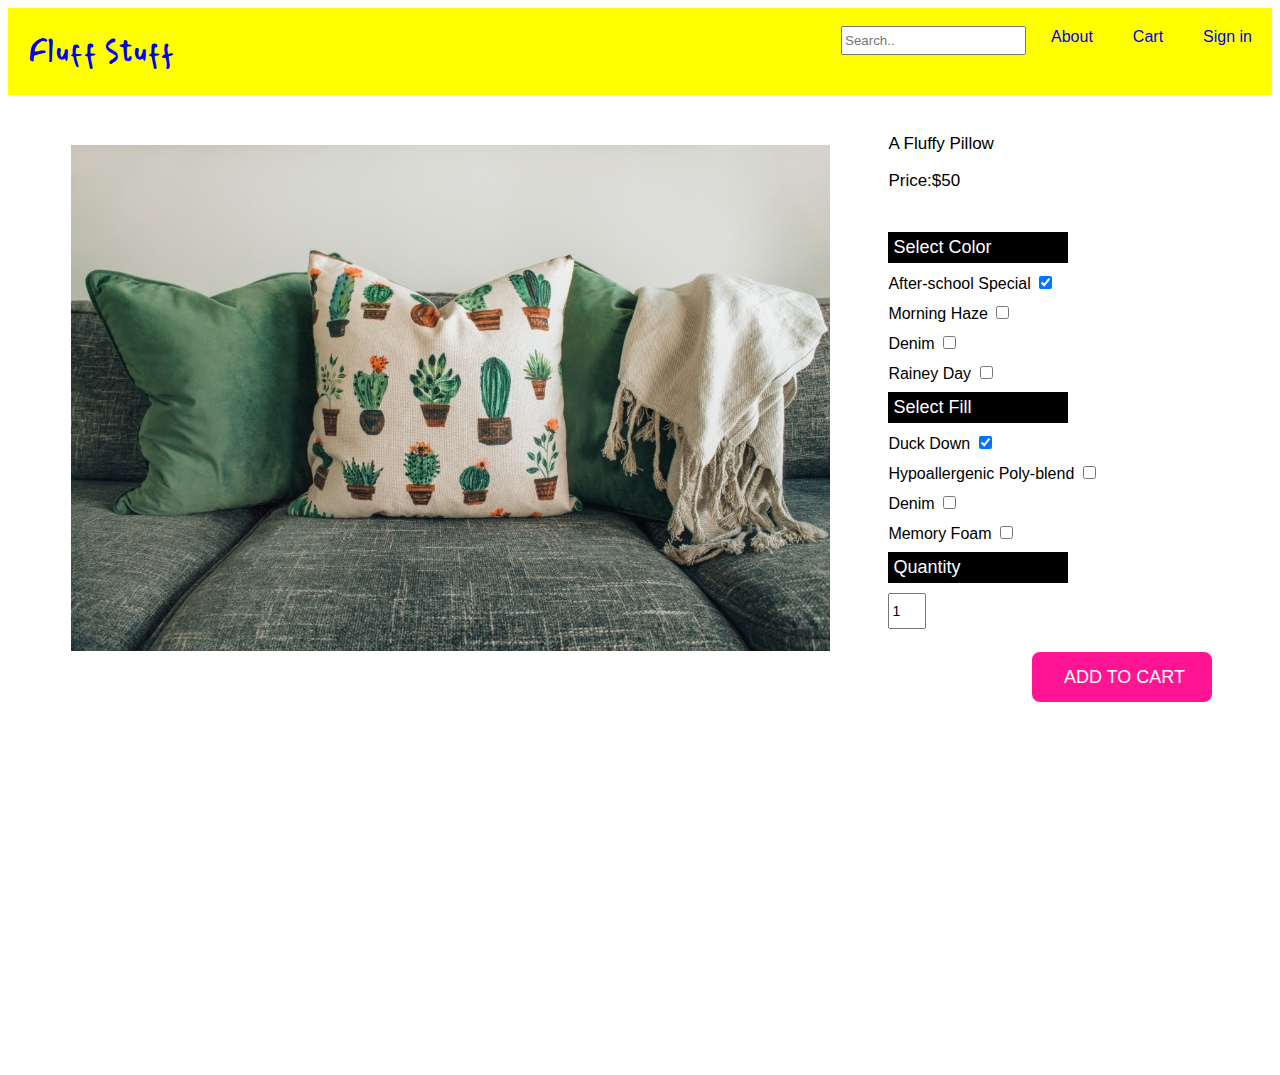
==== product-detail.html @ b40d16be "HW 5" ====
<!DOCTYPE html>
<html lang="en" dir="ltr">
  <head>
    <meta charset="utf-8">
    <title>Fluff Stuff</title>
    <link href="https://fonts.googleapis.com/css?family=Mansalva&display=swap" rel="stylesheet">
    <link rel="stylesheet" href="css/style.css">
    <script type="text/javascript" src = "main.js"></script>
  </head>
  <body>
    <div class="nav-bar">
    <a id="logo" href="index.html">Fluff Stuff</a>
    <div class="nav-container">
        <input id="search" type="text" placeholder="Search..">
        <a href="#">Sign in</a>
        <a href="#">Cart</a>
        <a href="#">About</a>
    </div>
</div>

    <div class="product-info">

    <!-- Product Picture -->
    <div class="pic-placeholder">
      <img class="pic-detail" src="assets/product-1.jpg" alt="">
    </div>

    <!-- Product Options -->
    <div class="product-title">
      <p class = "product-name">A Fluffy Pillow</p>
      <p class = "product-price">Price:$50</p>
    </div>

    <div class="select-color">
    <div class="action-btns">
      <button class="dropdown-btn">Select Color
        <i class="fa fa-caret-down"></i>
      </button>
      <div class="dropdown-detail">
        <label class="check-container">After-school Special
          <input type="checkbox" checked="checked">
          <span class="checkmark"></span>
        </label>
        <label class="check-container">Morning Haze
          <input type="checkbox">
          <span class="checkmark"></span>
        </label>
        <label class="check-container">Denim
          <input type="checkbox">
          <span class="checkmark"></span>
        </label>
        <label class="check-container">Rainey Day
          <input type="checkbox">
          <span class="checkmark"></span>
        </label>
      </div>
    </div>
        </div>

    <div class="select-fill">
    <div class="action-btns">
      <button class="dropdown-btn">Select Fill
      </button>
      <div class="dropdown-detail">
        <label class="check-container">Duck Down
          <input type="checkbox" checked="checked">
          <span class="checkmark"></span>
        </label>
        <label class="check-container">Hypoallergenic Poly-blend
          <input type="checkbox">
          <span class="checkmark"></span>
        </label>
        <label class="check-container">Denim
          <input type="checkbox">
          <span class="checkmark"></span>
        </label>
        <label class="check-container">Memory Foam
          <input type="checkbox">
          <span class="checkmark"></span>
        </label>
      </div>
    </div>
    </div>

    <div class="Quantity">
      <div class="action-btns">
        <button class="dropdown-btn">Quantity
        </button>
        <div class="num-input">
        <input type="number" name="numbers" value="1" >
        </div>
      </div>
    </div>

    <div class="add-to-cart">
      <div class="">
      <button class="dropdown-btn cart">ADD TO CART
      </div>
      </button>
    </div>
      </div>
      </div>

  </body>
</html>
---- css/style.css ----
body{
  margin:40;
  font-family: Helvetica;
  -webkit-appearance: none;

}

a{
  text-decoration: none !important
}

.nav-bar a, a:visited, a:active {
  /* color: inherit; */
  padding:20px;
}
/*
.nav a{
  float:right;
  color:black;
} */

.nav-bar{
  overflow: hidden;
  background-color:yellow;
}

#logo{
  font-size:30px;
  float:left;
  font-family: 'Mansalva', cursive;

}

.nav-bar a{
  float:right;
}

.nav-container{
  float:right;
}
#search{
margin-top: 18px;
margin-right: 5px;
padding-top: 5px;
padding-bottom: 5px;
/* border-radius: 5px; */
}
.nav-bar a:visited{
  color: inherit;
}

.nav-bar a:hover{
  color:deeppink;
}



/* table, th, td {
  border: 1px solid black;
  border-collapse: collapse;
}
th, td {
  padding: 5px;
  text-align: center;
} */

.home-category{
  margin:auto;
  margin-bottom: 80px;
}

.home-pic{
  margin-top: 50px;
  width:400px;
  height:auto;
}


/* .cate-container{
  height:80px;
} */

.cate-menu{
  margin: auto;
  width: 200px;
  height:50px;
  /* border:1px solid; */
  color:white;
  background-color: black;
 /* -ms-transform: translate(-50%, -20%); */
 /* text-align: center; */
}


.cate-menu:hover{
  color: black;
  background-color: deeppink;
}

.view-all{
  margin: auto;
  color:white
  margin-top: 150px;
  width: 200px;
  height:40px;
  /* padding:5px; */

}


.view-all a{
  background-color: black;
  margin-top:-8px;
  padding-right: 65px;
  padding-left: 65px;
  padding-top: 10px;
  padding-bottom: 10px;
  color:white;
  /* text-align: center; */
}

.view-all a:hover{
  background-color: deeppink;
  color:black;
}

#featured-product{
  padding-top: 30px;
  text-align: center;
  font-size: 20px;
}

.four-colunm{
  margin-top: 10px;
  width:280px;
  height:auto;
  padding-left: 10px;
  padding-right: 10px;
}

.product-name{
  padding-left: 10px;
  text-align: left;
  margin:none;
}

.product-price{
  margin:none !important;
  padding-left: 10px;
  text-align: left;
  font-size: 16px;
}


/* Fixed sidenav, full height */
.sidenav {
  height: 100%;
  width: 200px;
  position: fixed;
  /* z-index: 1; */
  top: 100px;
  left: 20px;
  /* background-color: #111; */
  overflow-x: hidden;
  padding-top: 20px;
  margin-left: 30px;
}

/* Style the sidenav links and the dropdown button */
.check-container, .dropdown-btn {
  /* text-decoration: none; */
  font-size: 18px;
  color: black;
  display: block;
  border: none;
  background: none;
  text-align: left;
  cursor: pointer;
  outline: none;
}

.dropdown-btn{
  background-color: black;
  color:white;
  padding: 5px;
  width:180px;
}

/*mouse-over */
.sidenav a:hover, .dropdown-btn:hover {
  color: #f1f1f1;
}



/* Add an active class to the active dropdown button */
.active {
  /* background-color: green; */
  color: white;
}

.filter-cate{
  padding-bottom: 15px;
}

/* Dropdown container (hidden by default). Optional: add a lighter background color and some left padding to change the design of the dropdown content */
.dropdown-container {
  /* display: none; */
  /* background-color: #262626; */
  padding-left: 8px;
}

.check-container{
  padding-top: 10px;
  font-size: 16px;
  color:black;
}

/* Optional: Style the caret down icon */
.fa-caret-down {
  float: right;
  padding-right: 8px;
}

.dot {
  height: 10px;
  width: 10px;
  border-radius: 50%;
  display: inline-block;
}

.first{
  background-color: darkgreen;
}

.second{
  background-color:darkgray;
}

.third{
  background-color: darkorange;
}

.fourth{
  background-color: dodgerblue;
}

.view-all-three-column{
  margin-left: 250px;
  margin-top: 35px;
}
.three-column{
  margin-top: 10px;
  width:280px;
  height:auto;
  padding-left: 10px;
  padding-right: 10px;
}

.pic-detail{
  margin-left: 5%;
  margin-top: 50px;
  width:60%;
  height:auto;
}

.product-title{
  position:absolute;
  margin-left: 68%;
  margin-top: -42%;
  padding-left:-10px
}

.product-title p{
  font-size: 17px;
}
.action-btns{
  padding-left: 10px;
  position:absolute;
  margin-left: 68%;
  margin-top: -33%;
}

.select-fill{
  margin-top: 160px;
}

.Quantity{
  margin-top: 320px;
}

.num-input{
  padding-top: 10px;
}

.num-input input{
  width:30px;
  height:30px;
  font-size: 14px;
}

.add-to-cart{
  margin-top: 420px
}

.cart{
  background-color: deeppink;
  height:50px;
  margin-top: 10px;
  padding-left: 10px;
  position:absolute;
  margin-left: 80%;
  margin-top: -33%;
  border-radius: 8px;
  text-align: center;
}
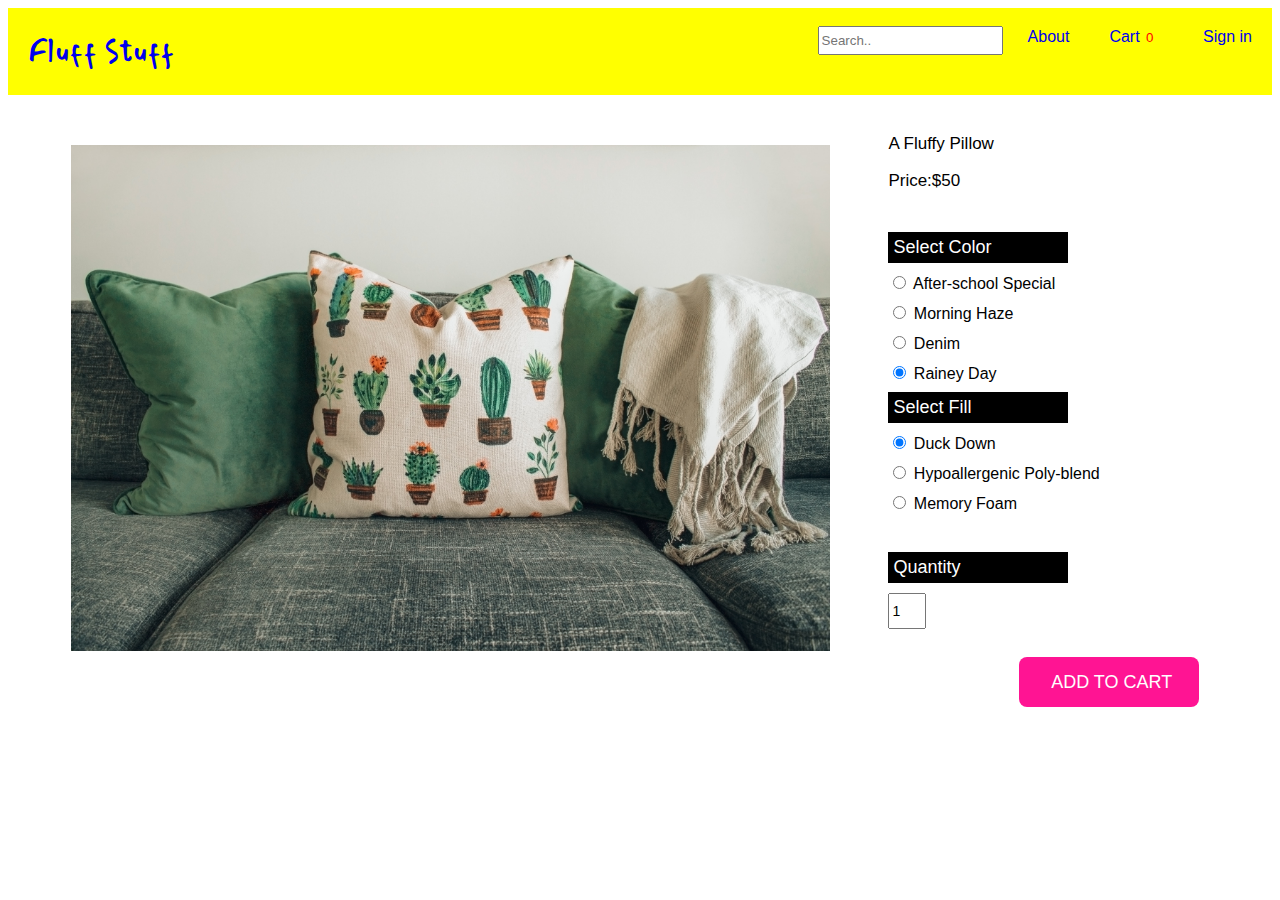
==== commit 0b9e709b: "adding JavaScript Interactions" ====
--- a/product-detail.html
+++ b/product-detail.html
@@ -5,7 +5,6 @@
     <title>Fluff Stuff</title>
     <link href="https://fonts.googleapis.com/css?family=Mansalva&display=swap" rel="stylesheet">
     <link rel="stylesheet" href="css/style.css">
-    <script type="text/javascript" src = "main.js"></script>
   </head>
   <body>
     <div class="nav-bar">
@@ -13,7 +12,9 @@
     <div class="nav-container">
         <input id="search" type="text" placeholder="Search..">
         <a href="#">Sign in</a>
-        <a href="#">Cart</a>
+        <a href="view-cart.html">Cart
+        <input class="cart-num" type="text" id="number" value="0"/>
+        </a>
         <a href="#">About</a>
     </div>
 </div>
@@ -22,7 +23,9 @@
 
     <!-- Product Picture -->
     <div class="pic-placeholder">
-      <img class="pic-detail" src="assets/product-1.jpg" alt="">
+      <!--<img class="pic-detail" src="assets/product-1.jpg" alt=""> -->
+      <img class="pic-detail" id="image" src="assets/product-1.jpg" alt="image selected by radio buttons"/>
+
     </div>
 
     <!-- Product Options -->
@@ -37,22 +40,22 @@
         <i class="fa fa-caret-down"></i>
       </button>
       <div class="dropdown-detail">
-        <label class="check-container">After-school Special
-          <input type="checkbox" checked="checked">
-          <span class="checkmark"></span>
-        </label>
-        <label class="check-container">Morning Haze
-          <input type="checkbox">
-          <span class="checkmark"></span>
-        </label>
-        <label class="check-container">Denim
-          <input type="checkbox">
-          <span class="checkmark"></span>
-        </label>
-        <label class="check-container">Rainey Day
-          <input type="checkbox">
-          <span class="checkmark"></span>
-        </label>
+        <div class="check-container">
+          <input type="radio" name="selectPicture" value="assets/product-1.jpg"/>
+          After-school Special
+      </div>
+      <div class="check-container">
+        <input type="radio" name="selectPicture" value="assets/product-1-gray.jpg" checked/>
+        Morning Haze
+      </div>
+      <div class="check-container">
+        <input type="radio" name="selectPicture" value="assets/product-1-green.jpg" checked/>
+        Denim
+      </div>
+      <div class="check-container">
+        <input type="radio" name="selectPicture" value="assets/product-1-blue.jpg" checked/>
+        Rainey Day
+      </div>
       </div>
     </div>
         </div>
@@ -62,21 +65,17 @@
       <button class="dropdown-btn">Select Fill
       </button>
       <div class="dropdown-detail">
-        <label class="check-container">Duck Down
-          <input type="checkbox" checked="checked">
-          <span class="checkmark"></span>
+        <label class="check-container">
+          <input type="radio" checked="checked">
+          <span class="checkmark"></span>Duck Down
         </label>
-        <label class="check-container">Hypoallergenic Poly-blend
-          <input type="checkbox">
-          <span class="checkmark"></span>
+        <label class="check-container">
+          <input type="radio">
+          <span class="checkmark"></span>Hypoallergenic Poly-blend
         </label>
-        <label class="check-container">Denim
-          <input type="checkbox">
-          <span class="checkmark"></span>
-        </label>
-        <label class="check-container">Memory Foam
-          <input type="checkbox">
-          <span class="checkmark"></span>
+        <label class="check-container">
+          <input type="radio">
+          <span class="checkmark"></span>Memory Foam
         </label>
       </div>
     </div>
@@ -93,13 +92,12 @@
     </div>
 
     <div class="add-to-cart">
-      <div class="">
-      <button class="dropdown-btn cart">ADD TO CART
-      </div>
+      <button onclick="incrementValue()" class="dropdown-btn cart">ADD TO CART
       </button>
     </div>
       </div>
       </div>
-
+      <script src="js/jquery-3.3.1.min.js"></script>
+      <script type="text/javascript" src="js/main.js"></script>
   </body>
 </html>
--- a/css/style.css
+++ b/css/style.css
@@ -126,8 +126,9 @@
 
 #featured-product{
   padding-top: 30px;
-  text-align: center;
+  /* text-align: center; */
   font-size: 20px;
+  margin-left: 20px;
 }
 
 .four-colunm{
@@ -308,9 +309,64 @@
   height:50px;
   margin-top: 10px;
   padding-left: 10px;
-  position:absolute;
   margin-left: 80%;
   margin-top: -33%;
   border-radius: 8px;
   text-align: center;
 }
+
+.cart-num{
+  width:15px;
+  border:none;
+  background-color: yellow;
+  color:red;
+}
+
+/*view shopping cart*/
+.view-cart{
+  border:black;
+  margin-left: 75%;
+  border: solid black 1px;
+  transform: translateY(-20px);
+}
+
+.view-cart-btn{
+  margin-top: 10px;
+  margin-left: 7px;
+  text-align: center;
+  font-size: 18px;
+  color: white;
+  display: block;
+  border: none;
+  background: deeppink;
+  cursor: pointer;
+  outline: none;
+}
+
+.view-thumb{
+  margin-top: 10px;
+  width:80px;
+}
+
+.view-cart-name{
+  font-size: 10px;
+  text-align: left;
+}
+
+.view-cart-input{
+  width:20px;
+}
+
+.view-cart-sum{
+  text-align:right;
+  font-size: 13px;
+}
+
+.view-edit{
+  text-align: center;
+  font-size: 13px;
+}
+
+.view-car-pro-info{
+  opacity:0.5
+}
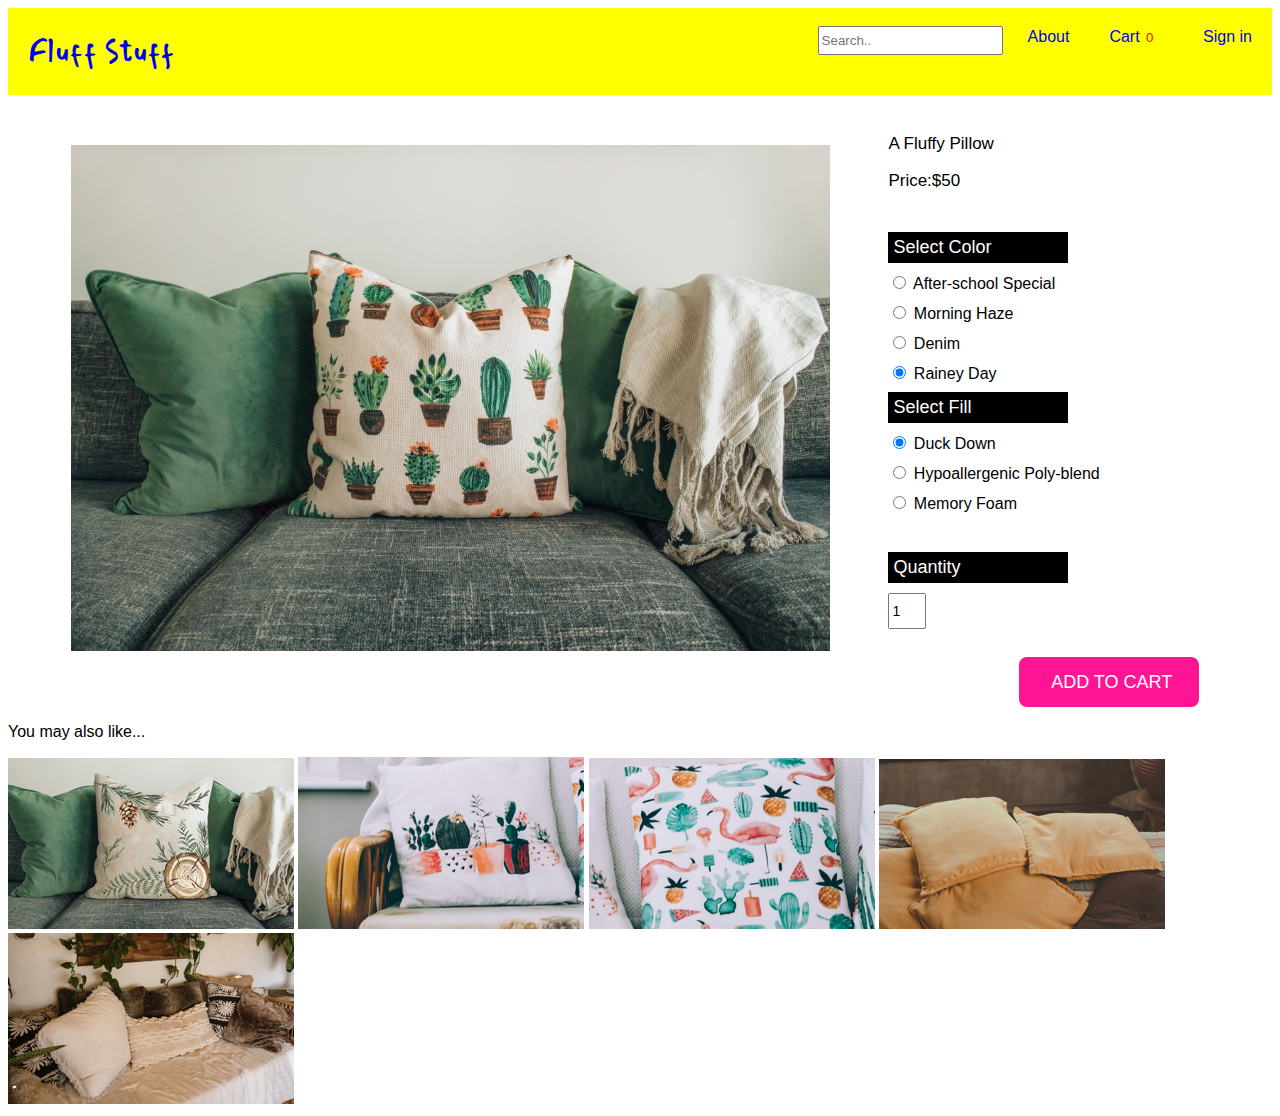
==== commit 74eaf967: "hw 6B" ====
--- a/product-detail.html
+++ b/product-detail.html
@@ -1,103 +1,132 @@
 <!DOCTYPE html>
 <html lang="en" dir="ltr">
-  <head>
+
+<head>
     <meta charset="utf-8">
     <title>Fluff Stuff</title>
     <link href="https://fonts.googleapis.com/css?family=Mansalva&display=swap" rel="stylesheet">
     <link rel="stylesheet" href="css/style.css">
-  </head>
-  <body>
+</head>
+
+<body>
     <div class="nav-bar">
-    <a id="logo" href="index.html">Fluff Stuff</a>
-    <div class="nav-container">
-        <input id="search" type="text" placeholder="Search..">
-        <a href="#">Sign in</a>
-        <a href="view-cart.html">Cart
+        <a id="logo" href="index.html">Fluff Stuff</a>
+        <div class="nav-container">
+            <input id="search" type="text" placeholder="Search..">
+            <a href="#">Sign in</a>
+            <a href="view-cart.html">Cart
         <input class="cart-num" type="text" id="number" value="0"/>
         </a>
-        <a href="#">About</a>
+            <a href="#">About</a>
+        </div>
     </div>
-</div>
 
     <div class="product-info">
 
-    <!-- Product Picture -->
-    <div class="pic-placeholder">
-      <!--<img class="pic-detail" src="assets/product-1.jpg" alt=""> -->
-      <img class="pic-detail" id="image" src="assets/product-1.jpg" alt="image selected by radio buttons"/>
+        <!-- Product Picture -->
+        <div class="pic-placeholder">
+            <!--<img class="pic-detail" src="assets/product-1.jpg" alt=""> -->
+            <img class="pic-detail" id="image" src="assets/product-1.jpg" alt="image selected by radio buttons" />
 
-    </div>
+        </div>
 
-    <!-- Product Options -->
-    <div class="product-title">
-      <p class = "product-name">A Fluffy Pillow</p>
-      <p class = "product-price">Price:$50</p>
-    </div>
+        <!-- Product Options -->
+        <div class="product-title">
+            <p class="product-name">A Fluffy Pillow</p>
+            <p class="product-price">Price:$50</p>
+        </div>
 
-    <div class="select-color">
-    <div class="action-btns">
-      <button class="dropdown-btn">Select Color
+        <div class="select-color">
+            <div class="action-btns">
+                <button class="dropdown-btn">Select Color
         <i class="fa fa-caret-down"></i>
       </button>
-      <div class="dropdown-detail">
-        <div class="check-container">
-          <input type="radio" name="selectPicture" value="assets/product-1.jpg"/>
-          After-school Special
-      </div>
-      <div class="check-container">
-        <input type="radio" name="selectPicture" value="assets/product-1-gray.jpg" checked/>
-        Morning Haze
-      </div>
-      <div class="check-container">
-        <input type="radio" name="selectPicture" value="assets/product-1-green.jpg" checked/>
-        Denim
-      </div>
-      <div class="check-container">
-        <input type="radio" name="selectPicture" value="assets/product-1-blue.jpg" checked/>
-        Rainey Day
-      </div>
-      </div>
-    </div>
+                <div class="dropdown-detail">
+                    <div class="check-container">
+                        <input type="radio" name="selectPicture" value="assets/product-1.jpg" /> After-school Special
+                    </div>
+                    <div class="check-container">
+                        <input type="radio" name="selectPicture" value="assets/product-1-gray.jpg" checked/> Morning Haze
+                    </div>
+                    <div class="check-container">
+                        <input type="radio" name="selectPicture" value="assets/product-1-green.jpg" checked/> Denim
+                    </div>
+                    <div class="check-container">
+                        <input type="radio" name="selectPicture" value="assets/product-1-blue.jpg" checked/> Rainey Day
+                    </div>
+                </div>
+            </div>
         </div>
 
-    <div class="select-fill">
-    <div class="action-btns">
-      <button class="dropdown-btn">Select Fill
+        <div class="select-fill">
+            <div class="action-btns">
+                <button class="dropdown-btn">Select Fill
       </button>
-      <div class="dropdown-detail">
-        <label class="check-container">
+                <div class="dropdown-detail">
+                    <label class="check-container">
           <input type="radio" checked="checked">
           <span class="checkmark"></span>Duck Down
         </label>
-        <label class="check-container">
+                    <label class="check-container">
           <input type="radio">
           <span class="checkmark"></span>Hypoallergenic Poly-blend
         </label>
-        <label class="check-container">
+                    <label class="check-container">
           <input type="radio">
           <span class="checkmark"></span>Memory Foam
         </label>
-      </div>
-    </div>
+                </div>
+            </div>
+        </div>
+
+        <div class="Quantity">
+            <div class="action-btns">
+                <button class="dropdown-btn">Quantity
+        </button>
+                <div class="num-input">
+                    <input type="number" name="numbers" value="1">
+                </div>
+            </div>
+        </div>
+
+        <div class="add-to-cart">
+            <button onclick="incrementValue()" class="dropdown-btn cart">ADD TO CART
+      </button>
+        </div>
     </div>
 
-    <div class="Quantity">
-      <div class="action-btns">
-        <button class="dropdown-btn">Quantity
-        </button>
-        <div class="num-input">
-        <input type="number" name="numbers" value="1" >
+
+    <!-- carousel -->
+    <div class="carousel">
+      <div class="recs-product">
+        <p>You may also like...</p>
+      </div>
+        <div class="pn-ProductNav_Wrapper">
+            <nav id="pnProductNav" class="pn-ProductNav">
+                <div id="pnProductNavContents" class="pn-ProductNav_Contents">
+                    <a href="#" class="pn-ProductNav_Link" aria-selected="true">
+                      <img class="carousel-img" src="assets/view-all-pics/product6.png" alt="">
+                    </a>
+                    <a href="#" class="pn-ProductNav_Link">
+                      <img class="carousel-img" src="assets/view-all-pics/product3.png" alt="">
+                    </a>
+                    <a href="#" class="pn-ProductNav_Link">
+                      <img class="carousel-img" src="assets/view-all-pics/product4.png" alt="">
+                    </a>
+                    <a href="#" class="pn-ProductNav_Link">
+                      <img class="carousel-img" src="assets/view-all-pics/product9.png" alt="">
+                    </a>
+                    <a href="#" class="pn-ProductNav_Link">
+                      <img class="carousel-img" src="assets/view-all-pics/product2.png" alt="">
+                    </a>
+                    <span id="pnIndicator" class="pn-ProductNav_Indicator"></span>
+                </div>
+            </nav>
         </div>
-      </div>
+
     </div>
+    <script src="js/jquery-3.3.1.min.js"></script>
+    <script type="text/javascript" src="js/main.js"></script>
+</body>
 
-    <div class="add-to-cart">
-      <button onclick="incrementValue()" class="dropdown-btn cart">ADD TO CART
-      </button>
-    </div>
-      </div>
-      </div>
-      <script src="js/jquery-3.3.1.min.js"></script>
-      <script type="text/javascript" src="js/main.js"></script>
-  </body>
 </html>
